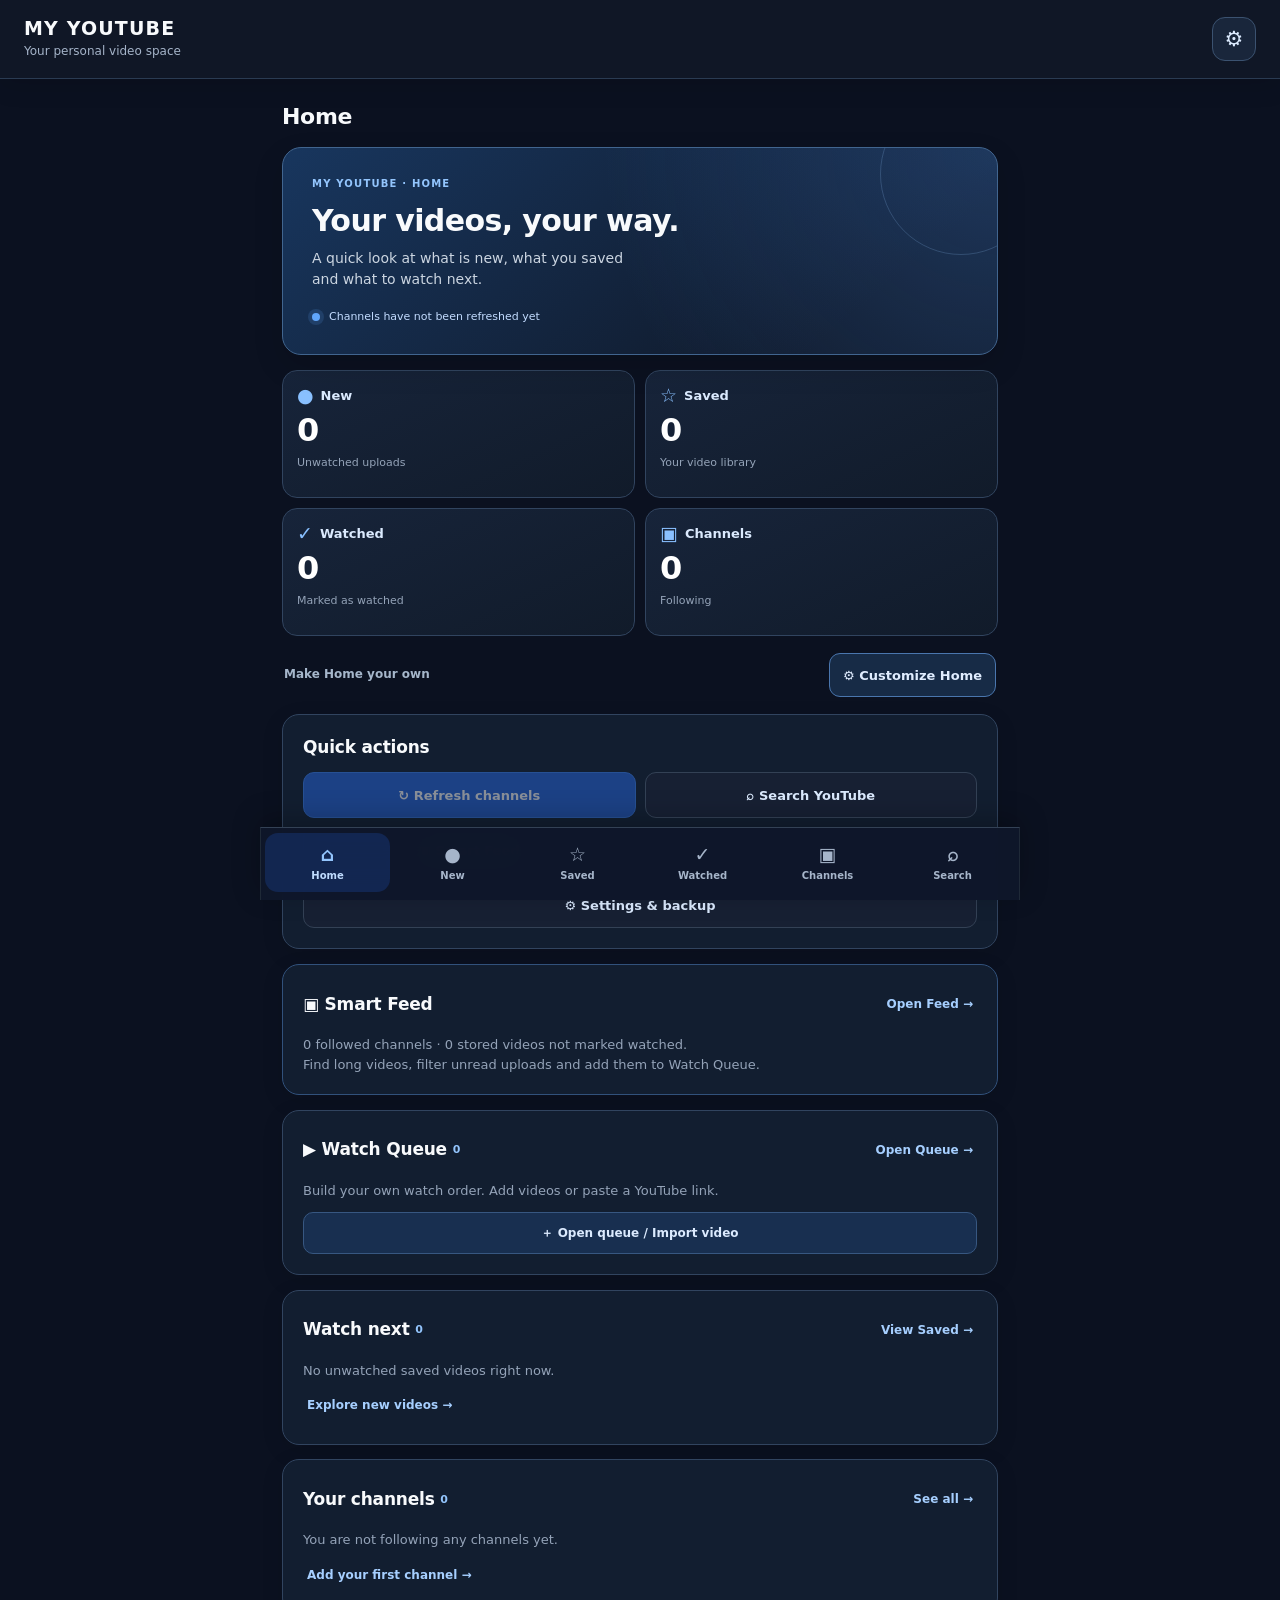
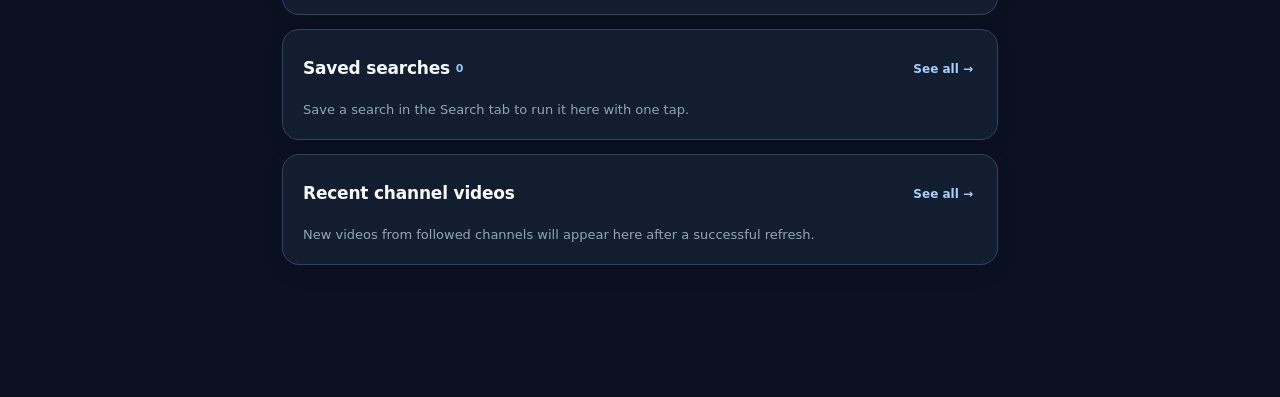
==== index.html @ f7d0ec1d "Add files via upload" ====
<!DOCTYPE html>
<html lang="en">

<head>

    <meta charset="UTF-8">

    <meta
        name="viewport"
        content="width=device-width, initial-scale=1.0"
    >

    <title>My YouTube</title>
    <!-- My YouTube PWA 1.0: Android install / icons -->
    <meta name="theme-color" content="#0b1220">
    <meta name="application-name" content="My YouTube">
    <meta name="apple-mobile-web-app-capable" content="yes">
    <meta name="apple-mobile-web-app-status-bar-style" content="black-translucent">
    <link rel="manifest" href="manifest.webmanifest?v=20261102-pwa2">
    <link rel="icon" href="icon-192.png" type="image/png">
    <link rel="apple-touch-icon" href="icon-192.png">


    <link
        rel="stylesheet"
        href="style.css"
    >

<style>

    /* Home dashboard: scoped additions, preserving the existing design. */
    .home-hero { background:linear-gradient(135deg,#173867,#101827 72%); border:1px solid #28518b;
        border-radius:18px; padding:22px 19px; }
    .home-eyebrow { font-size:10px; font-weight:700; letter-spacing:1.2px; color:#93c5fd; }
    .home-hero h3 {font-size:24px;line-height:1.18;margin:10px 0 8px;}
    .home-hero p {font-size:14px;color:#cbd5e1;margin:0;}
    .home-refresh-status {font-size:11px;color:#93c5fd;margin-top:16px;}
    .home-stats {display:grid;grid-template-columns:repeat(2,minmax(0,1fr));gap:10px;}
    .home-stat {min-width:0;text-align:left;padding:14px;background:#111827;color:#fff;
        border:1px solid #283548;border-radius:15px;display:flex;flex-direction:column;gap:7px;cursor:pointer;}
    .home-stat-top {font-size:13px;color:#cbd5e1;}
    .home-stat strong {font-size:29px;line-height:1.15;font-variant-numeric:tabular-nums;}
    .home-stat-open {font-size:11px;color:#93c5fd;}
    .home-panel {padding:16px;background:#111827;border:1px solid #1f2937;border-radius:16px;}
    .home-section-title {display:flex;align-items:center;justify-content:space-between;gap:10px;margin-bottom:12px;}
    .home-section-title h3 {font-size:16px;margin:0;}
    .home-mini-count {font-size:11px;color:#93c5fd;vertical-align:middle;}
    .home-text-action {border:0;background:transparent;color:#93c5fd;font-weight:600;cursor:pointer;
        white-space:nowrap;padding:4px;font-size:12px;}
    .home-actions {display:grid;grid-template-columns:repeat(2,minmax(0,1fr));gap:9px;}
    .home-primary-action,.home-secondary-action {min-height:44px;padding:9px;border-radius:10px;
        font-size:12px;font-weight:700;cursor:pointer;}
    .home-primary-action {background:#2563eb;color:white;border:1px solid #2563eb;}
    .home-secondary-action {background:#172033;color:#dbeafe;border:1px solid #334155;}
    .home-primary-action:disabled {opacity:.5;cursor:not-allowed;}
    .home-search-list {display:flex;flex-direction:column;gap:9px;}
    .home-search-item {display:grid;grid-template-columns:minmax(0,1fr) auto;gap:4px 10px;
        width:100%;padding:12px;text-align:left;background:#0e192e;color:#fff;border:1px solid #334155;
        border-radius:11px;cursor:pointer;min-width:0;}
    .home-search-title {font-size:13px;font-weight:700;overflow-wrap:anywhere;grid-column:1;}
    .home-search-meta {font-size:11px;color:#94a3b8;grid-column:1;overflow-wrap:anywhere;}
    .home-search-run {font-size:12px;color:#93c5fd;grid-column:2;grid-row:1 / span 2;align-self:center;}
    .home-empty {font-size:13px;color:#94a3b8;margin:0;}
    .home-preview-videos {display:flex;flex-direction:column;gap:12px;min-width:0;}
    .home-preview-videos .video-card {margin:0;}
    .bottom-navigation .nav-button {min-width:0;font-size:10px;padding:5px 1px;}
    .bottom-navigation .nav-button span:last-child {white-space:nowrap;}
    .bottom-navigation .nav-icon {font-size:18px;}
    @media (max-width:370px) {
        .bottom-navigation .nav-button {font-size:9px;}
        .bottom-navigation .nav-icon {font-size:17px;}
        .home-hero h3 {font-size:21px;}
    }


    /* New / Saved / Watched: local library controls. Scoped to these tabs. */
    .library-tools { padding:15px; background:#111827; border:1px solid #283548;
        border-radius:16px; display:flex; flex-direction:column; gap:12px; min-width:0; }
    .library-tools-heading h3 {margin:0 0 4px;font-size:17px;}
    .library-tools-heading span {font-size:12px;color:#94a3b8;}
    .library-tools label {display:flex;flex-direction:column;gap:6px;
        font-size:12px;font-weight:600;color:#cbd5e1;min-width:0;}
    .library-tools input,.library-tools select {width:100%;min-width:0;min-height:44px;
        border:1px solid #334155;border-radius:10px;background:#0b1425;
        color:#f8fafc;padding:10px;font-size:14px;}
    .library-tools input:focus-visible,.library-tools select:focus-visible,
    .library-tool-actions button:focus-visible {outline:2px solid #60a5fa;outline-offset:2px;}
    .library-filter-grid {display:grid;grid-template-columns:repeat(2,minmax(0,1fr));gap:10px;}
    .library-tool-actions {display:grid;grid-template-columns:repeat(2,minmax(0,1fr));gap:9px;}
    .library-tool-actions button {min-height:42px;background:#172033;
        color:#dbeafe;border:1px solid #334155;border-radius:10px;
        font-weight:600;font-size:12px;padding:8px;cursor:pointer;}
    .library-tool-actions button[aria-pressed="true"] {background:#173867;border-color:#60a5fa;}
    #library-results-summary {margin:0;font-size:12px;color:#94a3b8;}
    .library-results {display:flex;flex-direction:column;gap:14px;min-width:0;}
    .library-section-heading {margin:8px 0 0;}
    .library-section-heading h3 {font-size:17px;margin:0 0 3px;}
    .library-section-heading h3 span {color:#93c5fd;font-size:13px;}
    .library-section-heading p,.library-note {margin:0;color:#94a3b8;font-size:12px;}
    /* Compact list removes only large thumbnails; title, link and controls remain. */
    .library-results.is-compact .video-card .thumbnail {display:none;}
    .library-results.is-compact .video-card .video-info {padding:12px;}
    .library-results.is-compact .video-card .video-info h3 {font-size:15px;}
    .library-results.is-compact .video-card .video-date {margin-bottom:6px;}
    .library-results.is-compact .video-link-row {margin:6px 0 !important;}


    /* Channels overview and per-channel video browsing. Scoped to Channels. */
    .channels-overview {display:flex;flex-direction:column;gap:4px;padding:14px 15px;
        background:#111827;border:1px solid #283548;border-radius:14px;}
    .channels-overview strong {font-size:16px;color:#f8fafc;}
    .channels-overview span {font-size:12px;color:#93c5fd;}
    .channels-top-actions {display:grid;grid-template-columns:repeat(2,minmax(0,1fr));gap:9px;}
    .channels-top-actions .add-channel-button {min-width:0;min-height:44px;white-space:normal;
        padding:10px 6px;font-size:12px;}
    .channel-card-expanded {min-width:0;background:#111827;color:#f8fafc;}
    .channel-card-expanded .channel-card-header {min-width:0;}
    .channel-card-expanded .channel-card-info {min-width:0;overflow-wrap:anywhere;}
    .channel-stats {display:grid;grid-template-columns:repeat(4,minmax(0,1fr));gap:6px;
        padding:12px 0;border-top:1px solid #273548;border-bottom:1px solid #273548;}
    .channel-stats div {display:flex;align-items:center;flex-direction:column;gap:3px;min-width:0;}
    .channel-stats strong {font-size:20px;line-height:1.2;color:#f8fafc;font-variant-numeric:tabular-nums;}
    .channel-stats span {font-size:11px;color:#94a3b8;}
    .channel-card-buttons {display:grid;grid-template-columns:repeat(2,minmax(0,1fr));gap:9px;}
    .channel-card-buttons button {min-width:0;min-height:44px;box-sizing:border-box;white-space:normal;
        border-radius:10px;padding:9px 7px;font-size:12px;font-weight:700;cursor:pointer;}
    .channel-card-buttons .channel-view-button {background:#2563eb;color:#fff;border:1px solid #2563eb;}
    .channel-card-buttons .channel-delete-button {background:#172033;color:#cbd5e1;
        border:1px solid #334155;}
    .channel-detail {display:flex;flex-direction:column;gap:13px;min-width:0;padding:15px;
        background:#111827;border:1px solid #283548;border-radius:16px;}
    .channel-back-button {min-height:44px;align-self:flex-start;border:1px solid #334155;
        background:#172033;color:#dbeafe;border-radius:10px;padding:10px 14px;
        font-weight:700;cursor:pointer;}
    .channel-detail-heading {display:flex;align-items:center;gap:12px;min-width:0;}
    .channel-detail-thumbnail {width:54px;height:54px;flex:0 0 54px;border-radius:50%;object-fit:cover;}
    .channel-detail-heading-text {min-width:0;overflow-wrap:anywhere;}
    .channel-detail-heading h3 {margin:0 0 5px;font-size:18px;}
    .channel-detail-heading p {margin:0;font-size:12px;color:#94a3b8;}
    .channel-detail-filters {display:grid;grid-template-columns:repeat(2,minmax(0,1fr));gap:8px;}
    .channel-filter-button {min-height:42px;border-radius:10px;border:1px solid #334155;
        background:#172033;color:#dbeafe;padding:9px 6px;cursor:pointer;font-size:12px;
        font-weight:700;min-width:0;}
    .channel-filter-button span {color:#93c5fd;margin-left:4px;}
    .channel-filter-button.is-selected {background:#173867;border-color:#60a5fa;}
    .channel-detail-note,.channel-detail-summary {font-size:12px;color:#94a3b8;margin:0;}
    .channel-detail-videos {display:flex;flex-direction:column;gap:14px;min-width:0;}
    .channel-back-button:focus-visible,.channel-card-buttons button:focus-visible,
    .channel-filter-button:focus-visible {outline:2px solid #60a5fa;outline-offset:2px;}



    /* Settings hub: clearer organisation and accessible mobile controls.
       Scoped to the settings dialog; existing video/library styles are unchanged. */
    .settings-overlay {box-sizing:border-box;padding:12px;}
    .settings-hub {box-sizing:border-box;width:100%;max-width:520px;
        max-height:calc(100dvh - 24px);overflow-y:auto;overscroll-behavior:contain;
        scrollbar-width:thin;}
    .settings-hub .settings-header {position:sticky;top:0;z-index:2;
        background:#111827;padding:16px;border-bottom:1px solid #283548;}
    .settings-hub .settings-header h2 {margin:0 0 4px;}
    .settings-hub .settings-hub-body {display:flex;flex-direction:column;gap:12px;
        padding:15px;min-width:0;}
    .settings-overview {display:grid;grid-template-columns:repeat(4,minmax(0,1fr));gap:6px;}
    .settings-overview div {display:flex;flex-direction:column;align-items:center;justify-content:center;
        gap:4px;padding:11px 2px;min-width:0;border-radius:12px;
        background:#172033;border:1px solid #334155;}
    .settings-overview strong {font-size:22px;color:#f8fafc;font-variant-numeric:tabular-nums;}
    .settings-overview span {font-size:10px;color:#cbd5e1;}
    .settings-group {border-radius:13px;border:1px solid #334155;overflow:hidden;
        background:#111827;min-width:0;}
    .settings-group > summary {list-style:none;display:flex;align-items:center;
        justify-content:space-between;gap:9px;padding:16px 13px;min-height:52px;
        font-weight:700;color:#f8fafc;cursor:pointer;font-size:14px;}
    .settings-group > summary::-webkit-details-marker {display:none;}
    .settings-group[open] > summary {border-bottom:1px solid #334155;color:#bfdbfe;}
    .settings-group-arrow {color:#94a3b8;font-size:18px;transition:transform .15s;}
    .settings-group[open] .settings-group-arrow {transform:rotate(180deg);}
    .settings-group-content {padding:14px;display:flex;flex-direction:column;gap:12px;min-width:0;}
    .settings-group-content > h3 {margin:0;font-size:15px;color:#e2e8f0;}
    .settings-group-content .settings-description {margin:0;line-height:1.5;
        overflow-wrap:anywhere;}
    .settings-group-content .settings-action-button,
    .settings-group-content .settings-danger-button {box-sizing:border-box;
        min-height:44px;width:100%;margin:0;white-space:normal;}
    .settings-group-content button:disabled {opacity:.5;cursor:not-allowed;}
    .settings-button-grid {display:grid;grid-template-columns:repeat(2,minmax(0,1fr));gap:9px;}
    .settings-button-grid > :only-child {grid-column:span 2;}
    .settings-backup-option {display:flex;align-items:flex-start;gap:10px;
        color:#e2e8f0;font-size:13px;cursor:pointer;line-height:1.4;}
    .settings-backup-option input {width:18px;height:18px;flex:0 0 18px;margin-top:1px;}
    .settings-backup-option small {display:block;color:#94a3b8;font-size:11px;}
    .settings-hub-divider {width:100%;border:0;border-top:1px solid #334155;margin:2px 0;}
    .settings-hub-note {font-size:12px;line-height:1.5;color:#94a3b8;margin:2px 0;}
    .settings-hub .settings-footer {position:sticky;bottom:0;background:#111827;
        padding:12px 15px;border-top:1px solid #283548;}
    .settings-hub button:focus-visible,.settings-hub summary:focus-visible,
    .settings-hub input:focus-visible {outline:2px solid #60a5fa;outline-offset:2px;}
    @media(max-width:370px) {
        .settings-overview strong {font-size:19px;}
        .settings-overview span {font-size:9px;}
        .settings-button-grid {grid-template-columns:1fr;}
        .settings-button-grid > :only-child {grid-column:span 1;}
    }



    /* ================================================
       MY YOUTUBE — UNIFIED MOBILE DESIGN / OCT 2026
       Presentation only. No application logic changed.
       ================================================ */
    :root {
        --ui-bg: #0b1120;
        --ui-surface: #111c2e;
        --ui-border: #2b3d53;
        --ui-muted: #a5b4c9;
        --ui-blue: #60a5fa;
        --ui-blue-strong: #2563eb;
    }
    html { scroll-behavior: smooth; }
    body {
        font-family: system-ui, -apple-system, BlinkMacSystemFont, "Segoe UI", sans-serif;
        line-height: 1.48;
        -webkit-font-smoothing: antialiased;
        padding-bottom: calc(92px + env(safe-area-inset-bottom));
    }
    .app-header {
        padding: 13px max(16px, env(safe-area-inset-left));
        background: rgba(17, 24, 39, .96);
        border-bottom: 1px solid #2a3b52;
        backdrop-filter: blur(14px);
        -webkit-backdrop-filter: blur(14px);
        box-shadow: 0 6px 24px rgba(0, 0, 0, .12);
    }
    .app-header h1 {
        font-size: 19px;
        letter-spacing: 1.15px;
        line-height: 1.2;
    }
    .app-header p {font-size: 12px; margin-top: 3px; color: var(--ui-muted);}
    .settings-button {
        min-width: 44px; min-height: 44px;
        border: 1px solid #3b5270;
        border-radius: 13px;
        background: #19263b;
        color: #dbeafe;
    }
    .app-content {padding: 19px 15px 30px;}
    .section-header {align-items:flex-start; margin-bottom:16px; gap:12px;}
    .section-header h2 {font-size:22px; line-height:1.25; letter-spacing:-.3px;}
    .video-count {font-weight:650;}

    /* Consistent card surfaces on all pages. */
    .video-card, .channel-card, .empty-state, .channel-form,
    .home-panel, .library-tools, .channel-detail, .channels-overview {
        border-color: var(--ui-border);
        border-radius: 17px;
        box-shadow: 0 8px 24px rgba(0,0,0,.12);
    }
    .video-card {overflow:hidden; background:var(--ui-surface);}
    .video-info {padding:16px; min-width:0;}
    .video-info h3 {font-size:16px; line-height:1.4; margin-bottom:8px; overflow-wrap:anywhere;}
    .channel-name {font-size:13px;}
    .video-date {color:var(--ui-muted); font-size:12px; margin-bottom:13px;}
    .thumbnail {background:#172033;}
    .video-list, .library-results, .channel-list, .channel-detail-videos {gap:15px;}
    .video-link-row {padding:10px 11px; background:#0d1728; border:1px solid #28394f; border-radius:12px;}
    .video-link-row a {line-height:1.5;}
    .video-actions {gap:9px;}
    .action-button, .refresh-button, .add-channel-button,
    .channel-filter-button, .form-button, .home-primary-action, .home-secondary-action {
        min-height:44px;
        border-radius:11px;
        font-family:inherit;
        font-weight:650;
    }
    .action-button {font-size:12px; padding:9px 6px;}
    .watch-button, .form-save-button, .add-channel-button,
    .home-primary-action, .channel-card-buttons .channel-view-button {
        background:#2764d9; border-color:#3b82f6; color:white;
    }
    .watch-button:active, .form-save-button:active,
    .home-primary-action:active {background:#1d4ed8;}
    .empty-state {padding:36px 20px;}
    .empty-state p {line-height:1.55;}

    /* Cards and controls from newer sections use the same rhythm. */
    .home-hero {padding:23px 19px; border-radius:19px;}
    .home-hero h3 {letter-spacing:-.5px;}
    .home-stat {border-radius:15px; border-color:#344967; background:var(--ui-surface);}
    .home-stat strong {letter-spacing:-.6px;}
    .home-stat-open, .home-search-run, .home-text-action {color:#a6cfff;}
    .home-panel, .library-tools, .channel-detail, .channels-overview {background:var(--ui-surface);}
    .library-tools {gap:13px;}
    .library-tools input, .library-tools select, .channel-form input {
        background:#0e192c;
        border:1px solid #40536c;
        border-radius:11px;
        color:#f8fafc;
        font-size:14px;
    }
    .library-filter-grid {gap:9px;}
    .channel-card-expanded {background:var(--ui-surface);}
    .channel-card-buttons, .channels-top-actions {gap:10px;}
    .channel-stats {border-color:#2c3f55;}
    .channel-stats strong {font-variant-numeric:tabular-nums;}

    /* Form controls and input focus across both static and JS-generated UI. */
    button, input, select, textarea {font-family:inherit;}
    input, select, textarea {max-width:100%;}
    button {touch-action:manipulation;}
    button:disabled {opacity:.55;cursor:not-allowed;}
    :where(button, a, input, select, textarea, summary):focus-visible {
        outline:3px solid #93c5fd !important;
        outline-offset:3px;
    }

    /* Fixed six-tab bar, safe area and clear selected state. */
    .bottom-navigation {
        min-height:73px;
        padding:5px 4px calc(6px + env(safe-area-inset-bottom));
        background:rgba(15,23,42,.98);
        border-top:1px solid #334155;
        box-shadow:0 -8px 28px rgba(0,0,0,.25);
        backdrop-filter:blur(16px);
        -webkit-backdrop-filter:blur(16px);
    }
    .bottom-navigation .nav-button {
        min-height:56px;
        padding:7px 1px;
        border-radius:12px;
        gap:5px;
        color:#a6b5ca;
        font-size:10px;
        transition:background-color .14s ease, color .14s ease;
    }
    .bottom-navigation .nav-icon {font-size:19px; line-height:1.1;}
    .bottom-navigation .nav-button.active {
        background:rgba(37,99,235,.2);
        color:#bfdbfe;
    }
    .bottom-navigation .nav-button.active .nav-icon {color:#93c5fd;}
    .bottom-navigation .nav-button:active {background:rgba(96,165,250,.16);}

    /* Settings: consistent border and contrast with the rest of the app. */
    .settings-hub {border-color:#3c5069;}
    .settings-group {border-color:var(--ui-border);}
    .settings-group > summary {font-size:14px;}
    .settings-overview div {border-color:#3b4d63;}

    @media (hover:hover) and (pointer:fine) {
        .home-stat:hover,.home-search-item:hover,.channel-view-button:hover,
        .settings-button:hover,.action-button:hover,.nav-button:hover {
            border-color:#5280bd;
        }
    }
    @media (max-width:370px) {
        .app-content {padding-left:11px; padding-right:11px;}
        .bottom-navigation {padding-left:2px;padding-right:2px;}
        .bottom-navigation .nav-button {font-size:9px; gap:4px; padding-left:0;padding-right:0;}
        .bottom-navigation .nav-icon {font-size:18px;}
        .video-info {padding:13px;}
        .video-actions {gap:6px;}
        .action-button {font-size:11px;}
    }
    @media (min-width:600px) {
        .app-header {padding:17px 24px;}
        .app-content {padding:24px 22px 40px;}
        .video-card {align-items:stretch;}
        .thumbnail {align-self:stretch;}
    }
    @media (prefers-reduced-motion:reduce) {
        html {scroll-behavior:auto;}
        .bottom-navigation .nav-button {transition:none;}
    }

    /* Hidden videos: a discreet action on every card, and safe restoration in Settings. */
    .video-hide-row {margin-top:8px; display:flex; justify-content:flex-end;}
    .video-hide-button {font-size:12px; color:#cbd5e1; background:#1c293b;
        border:1px solid #3b4b63; border-radius:10px; min-height:40px; padding:8px 14px;}
    .video-hide-button:hover {background:#283b53;}
    .settings-hidden-list {display:flex; flex-direction:column; gap:10px; min-width:0;}
    .settings-hidden-item {display:flex; flex-wrap:wrap; align-items:center; justify-content:space-between;
        gap:10px; min-width:0; border:1px solid #334155; background:#0e192b;
        border-radius:12px; padding:12px;}
    .settings-hidden-info {flex:1 1 160px; min-width:0; display:flex; flex-direction:column; gap:4px;}
    .settings-hidden-info strong {font-size:13px; overflow-wrap:anywhere; color:#f1f5f9;}
    .settings-hidden-info span {font-size:12px; color:#94a3b8; overflow-wrap:anywhere;}
    .settings-group-content .settings-restore-video {width:auto; flex:0 0 auto; min-width:100px; min-height:40px;}
    @media(max-width:370px) {.settings-restore-video{width:100%;}}

    /* Home & App Polish (October 2026): presentation only; all video data is untouched. */
    :root { --home-accent:#77b3ff; --home-elevated:#121e30; --home-outline:#31445f; }
    .home-hero-v2 {
        position:relative; overflow:hidden; padding:26px 20px 21px;
        background:radial-gradient(circle at 100% 0,rgba(75,146,245,.24),transparent 53%),
          linear-gradient(140deg,#18365e,#101a2b 80%);
        border:1px solid #41658f; box-shadow:0 12px 30px rgba(0,0,0,.14);
    }
    .home-hero-v2::before {content:"";position:absolute;top:-55px;right:-45px;
        width:160px;height:160px;border:1px solid rgba(148,197,255,.2);border-radius:50%;pointer-events:none;}
    .home-hero-v2 h3 {color:#f8fafc;position:relative;font-size:clamp(23px,6.2vw,30px);letter-spacing:-.6px;margin:12px 0 9px;}
    .home-hero-v2 p {max-width:36ch;line-height:1.5;position:relative;}
    .home-status-line {display:flex;align-items:center;gap:9px;min-width:0;
        color:#c3dcff;font-size:11px;margin-top:19px;line-height:1.5;}
    .home-status-dot {display:inline-block;width:8px;height:8px;background:#60a5fa;
        border-radius:50%;flex:0 0 auto;box-shadow:0 0 0 4px rgba(96,165,250,.15);}
    .home-stats-v2 {gap:10px;}
    .home-stat-v2 {padding:15px 14px;min-height:128px;gap:7px;box-sizing:border-box;
        border-color:var(--home-outline);background:linear-gradient(155deg,#17243a,#111b2a);}
    .home-stat-v2 .home-stat-top {font-weight:700;display:flex;align-items:center;gap:7px;color:#dbeafe;}
    .home-stat-symbol {color:#89c0ff;font-size:19px;line-height:1;}
    .home-stat-v2 strong {font-size:32px;letter-spacing:-.6px;}
    .home-stat-description {font-size:11px;color:#94a3b8;line-height:1.3;}
    .home-panel {border-color:var(--home-outline);background:var(--home-elevated);box-shadow:0 6px 22px rgba(0,0,0,.10);}
    .home-section-title h3 {color:#f8fafc;font-size:17px;letter-spacing:-.2px;}
    .home-text-action {min-height:38px;display:inline-flex;align-items:center;justify-content:center;}
    .home-actions-v2 {grid-template-columns:repeat(2,minmax(0,1fr));}
    .home-actions-v2 > :last-child {grid-column:span 2;}
    .home-actions-v2 button {box-sizing:border-box;min-width:0;min-height:46px;
        font-size:13px;white-space:normal;padding:10px 9px;}
    .home-quick-videos,.home-channel-list {display:flex;flex-direction:column;gap:10px;min-width:0;}
    .home-quick-video {display:flex;gap:11px;padding:10px;border:1px solid #31445f;
        border-radius:13px;background:#0e1a2b;min-width:0;}
    .home-quick-thumb {width:96px;height:76px;flex:0 0 96px;border-radius:9px;
        overflow:hidden;background:#243550;display:flex;align-items:center;justify-content:center;}
    .home-quick-thumb img {width:100%;height:100%;object-fit:cover;}
    .home-quick-placeholder {font-size:21px;color:#bfdbfe;}
    .home-quick-details {display:flex;flex-direction:column;gap:4px;min-width:0;flex:1;}
    .home-quick-title {font-size:13px;line-height:1.35;font-weight:700;color:#f1f5f9;
        overflow-wrap:anywhere;display:-webkit-box;-webkit-line-clamp:2;-webkit-box-orient:vertical;overflow:hidden;}
    .home-quick-meta {font-size:11px;color:#a6b7cb;overflow-wrap:anywhere;line-height:1.35;}
    .home-inline-action {display:inline-flex;align-items:center;align-self:flex-start;
        min-height:30px;padding:2px 0;color:#93c5fd;font-size:12px;font-weight:700;text-decoration:none;}
    .home-channel-item {display:flex;align-items:center;gap:10px;text-align:left;width:100%;
        min-width:0;min-height:66px;background:#0e1a2b;border:1px solid #31445f;
        padding:10px;border-radius:13px;color:#f8fafc;cursor:pointer;}
    .home-channel-item img,.home-channel-icon {width:42px;height:42px;flex:0 0 42px;
        border-radius:50%;object-fit:cover;background:#203653;}
    .home-channel-icon {display:flex;align-items:center;justify-content:center;color:#a3cafa;}
    .home-channel-text {min-width:0;flex:1;display:flex;flex-direction:column;gap:3px;}
    .home-channel-text strong {font-size:13px;overflow-wrap:anywhere;line-height:1.3;}
    .home-channel-text > span {color:#94a3b8;font-size:11px;}
    .home-channel-count {font-size:11px;color:#cbd5e1;border:1px solid #384b63;
        border-radius:999px;padding:6px 8px;white-space:nowrap;}
    .home-channel-count.has-new {background:rgba(37,99,235,.18);border-color:#4a87dd;color:#bfdbfe;}
    .home-empty-guidance {display:flex;flex-direction:column;align-items:flex-start;gap:6px;}
    .home-preview-videos .video-card {box-shadow:none;}
    .home-preview-videos .video-info h3 {color:#f8fafc;}
    /* Shared mobile polish: more reliable tap targets, contrast and keyboard focus. */
    .home-stat,.home-channel-item,.home-search-item,.home-actions button,
    .home-text-action,.video-card .action-button,.bottom-navigation .nav-button,
    .settings-button {touch-action:manipulation;}
    .home-stat:focus-visible,.home-channel-item:focus-visible,.home-search-item:focus-visible,
    .home-actions button:focus-visible,.home-inline-action:focus-visible,
    .home-text-action:focus-visible,.bottom-navigation button:focus-visible,
    .video-card button:focus-visible {outline:2px solid #93c5fd;outline-offset:3px;}
    .home-quick-video a:focus-visible {outline:2px solid #93c5fd;outline-offset:2px;}
    .bottom-navigation {padding-bottom:max(8px,env(safe-area-inset-bottom,0px));}
    .bottom-navigation .nav-button {border-radius:13px;min-height:52px;}
    .video-card {border-radius:16px;}
    .video-info h3 {line-height:1.35;overflow-wrap:anywhere;}
    @media (max-width:370px) {
        .home-quick-thumb {width:74px;height:72px;flex-basis:74px;}
        .home-quick-video {gap:9px;padding:8px;}
        .home-hero-v2 {padding:22px 16px;}
        .home-stat-v2 {padding:12px 10px;}
        .home-channel-item {gap:8px;}
    }
    @media (min-width:750px) {
        .home-quick-thumb {width:128px;height:86px;flex-basis:128px;}
        .home-hero-v2 {padding:29px;}
        .home-panel {padding:20px;}
    }
    @media (prefers-reduced-motion:reduce) {
        .home-channel-item,.home-stat,.home-search-item {transition:none;}
    }

    /* Home 2.0 — controls for rearranging and hiding optional Home sections. */
    .home-customize-toolbar {display:flex;align-items:center;justify-content:space-between;
        gap:10px;padding:2px 2px;color:#a6b7cb;font-size:12px;font-weight:600;}
    .home-customize-toolbar button {background:#172b46;border:1px solid #4a76ae;
        color:#e0edff;border-radius:11px;min-height:44px;padding:9px 13px;
        font-size:13px;font-weight:700;cursor:pointer;}
    .home-custom-editor {padding:15px;background:#131f32;border:1px solid #41618c;
        border-radius:16px;color:#e2e8f0;min-width:0;}
    .home-custom-editor p {font-size:12px;line-height:1.5;color:#b0c2da;margin:0 0 14px;}
    .home-custom-rows {display:flex;flex-direction:column;gap:9px;}
    .home-custom-row {display:flex;flex-wrap:wrap;align-items:center;justify-content:space-between;
        gap:8px;min-width:0;border:1px solid #31445f;padding:10px;border-radius:12px;}
    .home-custom-name {font-size:13px;font-weight:700;line-height:1.35;min-width:105px;flex:1;}
    .home-custom-row-actions {display:flex;gap:6px;align-items:center;}
    .home-custom-row-actions button,.home-custom-footer button {min-height:42px;
        border:1px solid #425a7a;border-radius:9px;background:#213550;color:#edf5ff;
        padding:8px 10px;font-size:12px;font-weight:700;cursor:pointer;}
    .home-custom-row-actions button[data-home-toggle] {min-width:74px;}
    .home-custom-row-actions button[data-home-move] {min-width:42px;font-size:19px;}
    .home-custom-row-actions button:disabled {opacity:.35;cursor:not-allowed;}
    .home-custom-footer {display:grid;grid-template-columns:repeat(2,minmax(0,1fr));gap:9px;margin-top:14px;}
    .home-custom-footer button:last-child {background:#2563eb;border-color:#2563eb;}
    .home-custom-section-list {display:flex;flex-direction:column;gap:14px;min-width:0;}
    .home-custom-section-list > [hidden] {display:none !important;}
    .home-customize-toolbar button:focus-visible,.home-custom-editor button:focus-visible {
        outline:2px solid #93c5fd;outline-offset:3px;}
    @media(max-width:370px) {
        .home-custom-row-actions {width:100%;justify-content:flex-end;}
    }


    /* Home 2.0: quick actions for saved, unwatched videos.
       Only layout changes; watched/saved state still uses existing handlers. */
    .home-quick-controls {display:flex;flex-wrap:wrap;gap:7px;margin-top:6px;min-width:0;}
    .home-quick-action {min-height:40px;max-width:100%;padding:8px 10px;border:1px solid #3a5273;
        border-radius:10px;background:#172c47;color:#e3efff;font-size:12px;font-weight:700;
        cursor:pointer;touch-action:manipulation;white-space:normal;text-align:center;}
    .home-quick-action:hover {background:#203d61;border-color:#6898d2;}
    .home-quick-action:disabled {opacity:.45;cursor:not-allowed;}
    .home-quick-action:focus-visible {outline:2px solid #93c5fd;outline-offset:3px;}
    @media (max-width:390px) {
        .home-quick-controls {display:grid;grid-template-columns:repeat(2,minmax(0,1fr));}
        .home-quick-action {min-width:0;padding:8px 5px;font-size:11px;}
        .home-quick-action:last-child:nth-child(odd) {grid-column:span 2;}
    }


    /* ==============================================
       VIDEO CARD 2.0 — all pages, shared visual design
       Compact thumbnail + details and a clear action grid.
       Uses existing actions and stored video state.
       ============================================== */
    .video-card-v3 {
        display:block;
        min-width:0;
        overflow:hidden;
        border:1px solid #344760;
        background:linear-gradient(155deg,#152236,#101a2a);
        border-radius:17px;
    }
    .video-card-v3 .video-card-top {
        display:grid;
        grid-template-columns:116px minmax(0,1fr);
        align-items:start;
        gap:12px;
        padding:12px;
        min-width:0;
    }
    .video-card-v3 .thumbnail {
        position:relative;
        display:block;
        width:116px;
        height:auto;
        aspect-ratio:16/10;
        min-width:0;
        padding:0;
        margin:0;
        border:1px solid #334b69;
        border-radius:10px;
        overflow:hidden;
        background:#182945;
        cursor:pointer;
    }
    .video-card-v3 .thumbnail-image,
    .video-card-v3 .thumbnail-placeholder {
        width:100%; height:100%; object-fit:cover;
    }
    .video-card-v3 .thumbnail-placeholder {
        display:flex;align-items:center;justify-content:center;
        color:#94a3b8;font-size:12px;
    }
    .video-card-v3 .video-thumb-play {
        position:absolute;right:6px;bottom:6px;
        display:grid;place-items:center;
        width:27px;height:27px;border-radius:9px;
        background:rgba(7,16,31,.83);color:white;font-size:12px;
        border:1px solid rgba(255,255,255,.25);
        pointer-events:none;
    }
    .video-card-v3 .video-new-badge {
        position:absolute;top:5px;left:5px;z-index:1;
        padding:3px 6px;border-radius:7px;
        background:#2563eb;color:#fff;
        font-size:10px;font-weight:800;letter-spacing:.3px;
    }
    .video-card-v3 .video-info {min-width:0;padding:0;}
    .video-card-v3 .video-info h3 {
        margin:0 0 6px;
        color:#f8fafc;font-size:14px;line-height:1.32;
        display:-webkit-box;-webkit-line-clamp:3;
        -webkit-box-orient:vertical;overflow:hidden;
        overflow-wrap:anywhere;
    }
    .video-card-v3 .channel-name {
        margin:0 0 5px;
        color:#a9cfff;font-size:12px;line-height:1.35;
        overflow:hidden;text-overflow:ellipsis;white-space:nowrap;
    }
    .video-card-v3 .video-date {
        display:flex;flex-wrap:wrap;align-items:center;
        gap:5px 7px;margin:0 0 7px;
        color:#aebdd0;font-size:11px;line-height:1.35;
    }
    .video-card-v3 .video-duration {
        display:inline-block;padding:2px 6px;
        background:#223550;border:1px solid #354d6e;
        border-radius:6px;color:#dbeafe;
        font-variant-numeric:tabular-nums;white-space:nowrap;
    }
    .video-card-v3 .video-url-row {
        display:flex;align-items:center;gap:6px;
        max-width:100%;min-width:0;
        padding:4px 0;color:#9ac9ff;
        font-size:11px;line-height:1.35;
        text-decoration:none;
    }
    .video-card-v3 .video-url-text {
        display:block;min-width:0;overflow:hidden;
        text-overflow:ellipsis;white-space:nowrap;
    }
    .video-card-v3 .video-url-row:hover {text-decoration:underline;}
    .video-card-v3 .video-card-actions {
        display:grid;
        grid-template-columns:repeat(3,minmax(0,1fr));
        gap:7px;
        padding:10px 12px 12px;
        border-top:1px solid #2b3d54;
        min-width:0;
    }
    .video-card-v3 .action-button {
        flex:initial;min-width:0;width:100%;min-height:42px;
        padding:8px 4px;border-radius:9px;
        font-size:11px;line-height:1.25;font-weight:700;
        overflow-wrap:break-word;white-space:normal;
    }
    .video-card-v3 .video-hide-button {
        margin:0;min-height:42px;
        color:#d2deed;background:#1c2a3f;
    }
    .video-card-v3 .copy-link-button {color:#bfdbfe;}
    .video-card-v3 .video-thumb-watch:focus-visible,
    .video-card-v3 .video-url-row:focus-visible,
    .video-card-v3 .action-button:focus-visible {
        outline:2px solid #93c5fd !important;outline-offset:2px;
    }
    /* Existing Compact list option continues to work with the new layout. */
    .library-results.is-compact .video-card-v3 .thumbnail {display:none;}
    .library-results.is-compact .video-card-v3 .video-card-top {
        grid-template-columns:minmax(0,1fr);padding:11px 12px;
    }
    .library-results.is-compact .video-card-v3 .video-info {padding:0;}
    .library-results.is-compact .video-card-v3 .video-info h3 {font-size:14px;}
    .library-results.is-compact .video-card-v3 .video-date {margin-bottom:4px;}
    @media(max-width:350px) {
        .video-card-v3 .video-card-top {grid-template-columns:98px minmax(0,1fr);gap:9px;padding:9px;}
        .video-card-v3 .thumbnail {width:98px;}
        .video-card-v3 .video-info h3 {font-size:13px;}
        .video-card-v3 .video-card-actions {grid-template-columns:repeat(2,minmax(0,1fr));padding:9px;}
    }
    @media(min-width:600px) {
        .video-card-v3 .video-card-top {grid-template-columns:170px minmax(0,1fr);gap:16px;padding:16px;}
        .video-card-v3 .thumbnail {width:170px;}
        .video-card-v3 .video-info h3 {font-size:17px;}
        .video-card-v3 .channel-name {font-size:13px;}
        .video-card-v3 .video-card-actions {padding:12px 16px 16px;gap:10px;}
        .video-card-v3 .action-button {font-size:12px;}
    }


    /* Library Management 2.0 — batch selection, limited to New/Saved/Watched. */
    .library-bulk-controls {display:flex;flex-direction:column;gap:10px;min-width:0;}
    .library-select-toggle, .library-bulk-panel button {
        border:1px solid #41638a;background:#193350;color:#eaf4ff;
        font-weight:700;border-radius:10px;min-height:44px;padding:9px 11px;
        cursor:pointer;touch-action:manipulation;
    }
    .library-select-toggle[aria-pressed="true"] {background:#245185;border-color:#93c5fd;}
    .library-bulk-panel {border:1px solid #355376;border-radius:13px;
        background:#101e31;padding:12px;display:flex;flex-direction:column;gap:10px;}
    .library-bulk-panel[hidden] {display:none !important;}
    .bulk-selected-count {margin:0;color:#c7e5ff;font-size:14px;font-weight:700;}
    .library-bulk-choices {display:grid;grid-template-columns:repeat(2,minmax(0,1fr));gap:8px;}
    .library-bulk-actions {display:grid;grid-template-columns:repeat(3,minmax(0,1fr));gap:7px;}
    .library-bulk-actions button {min-width:0;padding:7px 4px;font-size:11px;line-height:1.25;
        white-space:normal;overflow-wrap:break-word;}
    .library-bulk-panel button:disabled {opacity:.45;cursor:not-allowed;}
    .library-bulk-actions .bulk-hide-action {background:#3a2633;border-color:#9c5368;}
    .library-bulk-note {margin:0;color:#9fb0c9;font-size:12px;line-height:1.45;}
    .bulk-video-label {display:flex;flex-direction:row !important;align-items:center;gap:10px;
        cursor:pointer;min-height:44px;padding:8px 12px;border-bottom:1px solid #334760;
        color:#d5eaff;font-size:13px;font-weight:700;}
    .bulk-video-label .bulk-video-check {width:22px;height:22px;min-width:22px;min-height:22px;
        margin:0;accent-color:#60a5fa;cursor:pointer;}
    .video-card-v3.bulk-card-selected {border-color:#60a5fa;
        box-shadow:0 0 0 1px rgba(96,165,250,.45);}
    .bulk-video-label:focus-within, .library-bulk-controls button:focus-visible {
        outline:2px solid #93c5fd;outline-offset:2px;}
    @media(max-width:355px) {
        .library-bulk-actions {grid-template-columns:repeat(2,minmax(0,1fr));}
    }


/* Watch Queue 2.1 — scoped styles; original style.css untouched. */
.queue-hero,.queue-import,.queue-list-section {background:#111827;border:1px solid #283548;border-radius:16px;padding:16px;min-width:0}
.queue-hero {background:linear-gradient(140deg,#173867,#101827 80%);border-color:#33558b}
.queue-hero h3 {font-size:22px;margin:8px 0}
.queue-hero p,.queue-import p,.queue-empty {font-size:13px;color:#a9bad1;line-height:1.55}
.queue-return,.queue-home-open {border:1px solid #375781;border-radius:10px;color:#dbeafe;background:#182f50;min-height:42px;padding:10px 14px;cursor:pointer;font-weight:600}
.queue-home-open {width:100%;margin-top:12px}
.queue-import h3 {font-size:17px;margin:0 0 7px;color:#f8fafc}
#queue-import-form {display:flex;flex-direction:column;gap:9px;margin-top:12px}
#queue-import-form label {font-size:12px;font-weight:650;color:#cbd5e1}
#queue-import-url {box-sizing:border-box;width:100%;font-size:15px;min-height:46px;background:#0b1425;color:#fff;border:1px solid #42526a;border-radius:10px;padding:10px}
#queue-import-form button {min-height:44px;background:#2563eb;color:white;border:1px solid #2563eb;border-radius:10px;font-size:14px;font-weight:700;cursor:pointer}
#queue-import-form button:disabled {opacity:.6;cursor:wait}
.queue-feedback {min-height:1.3em;margin:7px 0 0;color:#93c5fd!important;overflow-wrap:anywhere}
.queue-list-section {display:flex;flex-direction:column;gap:12px}
.queue-entry {background:#101a2b;border:1px solid #2b3e58;border-radius:13px;padding:10px;min-width:0}
.queue-entry .video-card {margin:0}
.queue-entry-toolbar {display:flex;justify-content:space-between;align-items:center;gap:8px;margin-bottom:10px;min-width:0;flex-wrap:wrap}
.queue-position {font-weight:800;color:#93c5fd;font-size:14px}
.queue-entry-actions {display:flex;flex-wrap:wrap;gap:6px}
.queue-entry-actions button {min-height:38px;padding:7px 10px;border-radius:9px;border:1px solid #3b4c63;background:#1b2b41;color:#e2e8f0;font-size:12px;cursor:pointer}
.queue-entry-actions button.queue-done {background:#174b3c;color:#d1fae5;border-color:#2b725d}
.queue-entry-actions button:disabled {opacity:.3;cursor:not-allowed}
.video-queue-button.is-active {border-color:#60a5fa!important;background:#163b63!important;color:#dbeafe!important}
.library-queue-shortcut {grid-column:1/-1;background:#173867!important;border-color:#4b75a7!important}
@media(max-width:370px){.queue-entry-actions{width:100%;display:grid;grid-template-columns:repeat(4,minmax(0,1fr))}.queue-entry-actions button{padding:7px 3px;font-size:11px}}

    /* SMART FEED 2.2 — scoped mobile-first layout. */
    .smart-feed-hero {background:linear-gradient(145deg,#183b69,#0f172a 85%);border:1px solid #385780;
        border-radius:17px;padding:19px;color:#f8fafc}
    .smart-feed-hero h3 {font-size:22px;margin:9px 0 6px}
    .smart-feed-hero p,.smart-feed-hint {font-size:12px;line-height:1.6;color:#b9c8da;margin:4px 0 12px}
    .smart-feed-pills {display:flex;gap:7px;flex-wrap:wrap;margin:12px 0}
    .smart-feed-pills span {font-size:11px;padding:5px 9px;border:1px solid #436286;border-radius:999px;background:#172f50}
    .smart-feed-shortcuts,.smart-feed-control-actions {display:flex;gap:8px;flex-wrap:wrap}
    .smart-feed-shortcuts button,.smart-feed-control-actions button {flex:1;min-width:95px;min-height:42px;border:1px solid #436286;
        border-radius:10px;background:#182c48;color:#dbeafe;padding:8px;font-weight:650;font-size:12px;cursor:pointer}
    .smart-feed-shortcuts button:disabled {opacity:.45;cursor:not-allowed}
    .smart-feed-controls,.smart-feed-results-section {background:#111827;border:1px solid #283548;
        border-radius:16px;padding:15px;min-width:0}
    .smart-feed-controls {display:flex;flex-direction:column;gap:11px}
    .smart-feed-controls h3 {margin:0;font-size:17px}
    .smart-feed-controls label {display:flex;flex-direction:column;gap:6px;font-size:12px;font-weight:650;color:#cbd5e1;min-width:0}
    .smart-feed-controls input:not([type=checkbox]),.smart-feed-controls select {box-sizing:border-box;width:100%;max-width:100%;
        min-height:44px;background:#0c1728;border:1px solid #41516a;border-radius:10px;color:#fff;padding:9px 11px;font-size:14px}
    .smart-feed-controls :is(input,select,button,summary):focus-visible {outline:2px solid #93c5fd;outline-offset:2px}
    .smart-feed-grid {display:grid;grid-template-columns:repeat(2,minmax(0,1fr));gap:10px}
    #smart-feed-rules {border:1px solid #37475e;border-radius:12px;padding:11px;background:#0d1728;min-width:0}
    #smart-feed-rules summary {cursor:pointer;font-weight:700;font-size:13px;color:#bfdbfe;min-height:30px}
    .smart-feed-rule {border-top:1px solid #334155;padding:12px 0;display:flex;flex-direction:column;gap:8px}
    .smart-feed-rule-main {display:flex;justify-content:space-between;align-items:center;gap:10px;min-width:0}
    .smart-feed-controls .smart-feed-rule-enabled {display:flex;flex-direction:row;align-items:center;gap:9px;
        overflow-wrap:anywhere;min-width:0;flex:1;font-size:13px}
    .smart-feed-rule-enabled input {width:18px;height:18px;flex-shrink:0;accent-color:#60a5fa}
    .smart-feed-rule-count {font-size:11px;color:#a7b8cf;white-space:nowrap}
    .smart-feed-controls .smart-feed-rule-duration {font-size:11px;color:#a7b8cf}
    .smart-feed-rule-duration input {max-width:130px!important}
    .smart-feed-results-section {display:flex;flex-direction:column;gap:12px}
    .smart-feed-results {display:flex;flex-direction:column;gap:12px;min-width:0}
    .smart-feed-results .video-card {margin:0}
    #smart-feed-summary {font-size:11px;white-space:normal;text-align:right}
    .smart-feed-home {border-color:#31517b}
    .channel-feed-button {grid-column:1 / -1;background:#173867!important;color:#dbeafe!important;
        border:1px solid #41699b!important;min-height:42px}
    @media(max-width:370px){.smart-feed-grid{grid-template-columns:1fr}.smart-feed-hero h3{font-size:20px}}


/* My YouTube 1.4.0 – Queue view tools. No changes to stored video order. */
.queue-view-tools {display:grid;grid-template-columns:minmax(0,1fr);gap:7px;
    padding:13px;background:#0e192b;border:1px solid #30445f;border-radius:12px;min-width:0}
.queue-view-tools label {font-size:12px;color:#cbd5e1;font-weight:650}
.queue-view-tools input,.queue-view-tools select {box-sizing:border-box;width:100%;min-width:0;
    min-height:44px;padding:9px 10px;background:#0b1425;border:1px solid #40516d;
    border-radius:10px;color:#f8fafc;font-size:14px}
.queue-view-tools input:focus-visible,.queue-view-tools select:focus-visible,
.queue-entry-actions button:focus-visible {outline:2px solid #60a5fa;outline-offset:2px}
.queue-view-summary {margin:3px 0 0!important;color:#93c5fd!important;font-size:12px!important}
.queue-view-hint {margin:0!important;color:#94a3b8!important;font-size:11px!important}
.queue-items-container {display:flex;flex-direction:column;gap:12px;min-width:0}
.queue-entry-actions button[data-queue-operation="next"] {background:#173867;border-color:#4475ad;color:#e0f2fe}
@media(max-width:390px){
 .queue-entry-actions {display:grid;grid-template-columns:repeat(3,minmax(0,1fr));width:100%}
 .queue-entry-actions button {min-height:40px;padding:7px 3px;font-size:11px}
}
/* My YouTube 1.4.1 — locally computed Watch Queue dashboard. */
.queue-dashboard {background:linear-gradient(135deg,#152d4b,#101827 75%);
    border:1px solid #36567a;border-radius:16px;padding:16px;min-width:0;color:#f8fafc}
.queue-dashboard-heading {display:flex;align-items:flex-start;justify-content:space-between;
    flex-wrap:wrap;gap:10px;margin-bottom:13px}
.queue-dashboard-heading h3 {font-size:19px;margin:5px 0 0}
.queue-dashboard-quiet {font-size:10px;color:#a5b9d4;align-self:center}
.queue-dashboard-grid {display:grid;grid-template-columns:repeat(2,minmax(0,1fr));gap:9px}
.queue-dashboard-stat {min-width:0;display:flex;flex-direction:column;gap:6px;padding:12px;
    border:1px solid #344d6c;background:#0e1c30;border-radius:12px}
.queue-dashboard-stat span {font-size:11px;color:#bad1ed;line-height:1.35}
.queue-dashboard-stat strong {font-size:23px;font-weight:800;font-variant-numeric:tabular-nums;
    line-height:1.17;overflow-wrap:anywhere}
.queue-dashboard-stat small {font-size:10px;color:#91a9c9;line-height:1.35}
.queue-dashboard-warning {font-size:11px;line-height:1.5;color:#fcd9a7;margin:12px 0 0}
.queue-view-tools .queue-group-switch {display:flex;align-items:center;gap:11px;
    min-height:46px;padding:9px 11px;border:1px solid #40516d;background:#101f35;
    border-radius:10px;cursor:pointer;font-size:13px;color:#f1f5f9}
.queue-view-tools .queue-group-switch input {width:18px;height:18px;min-width:18px;min-height:18px;
    margin:0;padding:0;accent-color:#60a5fa;flex-shrink:0}
.queue-group-switch span {min-width:0}
.queue-group-switch small {display:block;font-size:10px;color:#94a3b8;margin-top:3px}
.queue-channel-group {display:flex;flex-direction:column;gap:10px;min-width:0}
.queue-channel-heading {display:flex;flex-direction:column;gap:4px;padding:11px 12px;
    background:#182e49;border:1px solid #365475;border-radius:11px}
.queue-channel-heading h4 {font-size:14px;color:#e0efff;overflow-wrap:anywhere;margin:0}
.queue-channel-heading span {font-size:11px;color:#b7cde8;line-height:1.4}
.queue-channel-items {display:flex;flex-direction:column;gap:10px;min-width:0}
.queue-view-tools #queue-visible-duration {color:#cbd5e1!important}
.queue-view-tools :is(input,select):focus-visible {outline:2px solid #60a5fa;outline-offset:2px}
@media(max-width:340px){.queue-dashboard-stat{padding:9px}.queue-dashboard-stat strong{font-size:20px}}
</style>


<style id="my-youtube-pwa-styles">
  .pwa-banner {position:fixed;bottom:82px;left:12px;right:12px;max-width:480px;margin:auto;
    z-index:9999;border-radius:12px;padding:12px 14px;background:#142640;color:#eef4ff;
    border:1px solid #43648e;box-shadow:0 8px 28px rgba(0,0,0,.42);
    display:flex;align-items:center;justify-content:space-between;gap:12px;font:13px/1.4 system-ui,sans-serif;}
  .pwa-banner[hidden] {display:none!important;}
  .pwa-banner button {padding:9px 12px;white-space:nowrap;background:#2563eb;color:white;
    border:0;border-radius:9px;font-size:13px;font-weight:650;cursor:pointer;}
  .pwa-banner button:focus-visible {outline:3px solid #93c5fd;outline-offset:2px;}
  .pwa-offline-note {background:#243049;border-bottom:1px solid #53647d;color:#f8fafc;
    font:12px/1.5 system-ui,sans-serif;padding:8px 12px;text-align:center;}
  .pwa-offline-note[hidden] {display:none!important;}
  .pwa-shared-note {margin:10px 0;padding:10px;border:1px solid #60a5fa;border-radius:10px;
    color:#dbeafe;background:#1a3251;font:13px/1.45 system-ui,sans-serif;}
  @media (min-width:720px) {.pwa-banner {bottom:24px;}}
</style>
</head>


<body>


    <!-- =====================================
         HEADER
         ===================================== -->

    <header class="app-header">

        <div>

            <h1>MY YOUTUBE</h1>
            <p>
                Your personal video space
            </p>

        </div>


        <button
            class="settings-button"
            type="button"
            aria-label="Settings"
        >
            ⚙
        </button>

    </header>



    <!-- =====================================
         MAIN CONTENT
         ===================================== -->

    <main class="app-content">


        <!-- Section title -->

        <section class="section-header">
            <div>

                <h2>New Videos</h2>

                <span class="video-count">
                    2 new
                </span>

            </div>

        </section>



        <!-- =====================================
             VIDEO LIST
             ===================================== -->

        <section class="video-list"></section>


    </main>
    <!-- =====================================
         BOTTOM NAVIGATION
         ===================================== -->

    <nav class="bottom-navigation">


        <button
            class="nav-button active"
            type="button"
        >

            <span class="nav-icon">
                ●
            </span>

            <span>
                New
            </span>

        </button>



        <button
            class="nav-button"
            type="button"
        >
            <span class="nav-icon">
                ☆
            </span>

            <span>
                Saved
            </span>

        </button>



        <button
            class="nav-button"
            type="button"
        >

            <span class="nav-icon">
                ✓
            </span>

            <span>
                Watched
            </span>

        </button>



        <button
            class="nav-button"
            type="button"
        >
            <span class="nav-icon">
                ▣
            </span>

            <span>
                Channels
            </span>

        </button>


    </nav>



    <!-- =====================================
         JAVASCRIPT
         ===================================== -->

    <script src="youtube-utils.js?v=20261102-maintenance-1-3-6"></script>
    <script src="youtube-api.js?v=20261102-maintenance-1-3-6"></script>
    <script src="library-storage.js?v=20261102-maintenance-1-3-6"></script>
    <script src="backup-manager.js?v=20261102-maintenance-1-3-6"></script>
    <script src="ui-navigation.js?v=20261102-maintenance-1-3-6"></script>
    <script src="app.js?v=20261103-queue-1-4-1"></script>
    <script src="pwa.js?v=20261102-maintenance-1-3-6"></script>


</body>

</html>
---- style.css ----
/* =========================================
   MY YOUTUBE
   Main application stylesheet
   Version 1.0
   ========================================= */


/* =========================================
   BASIC RESET
   ========================================= */

* {
    box-sizing: border-box;
}

html {
    margin: 0;
    padding: 0;

    background: #0b1120;
}

body {
    margin: 0;
    padding: 0;

    min-height: 100vh;

    background: #0b1120;
    color: #f8fafc;

    font-family:
        Arial,
        Helvetica,
        sans-serif;

    line-height: 1.4;

    padding-bottom: 82px;
}


/* =========================================
   HEADER
   ========================================= */

.app-header {
    display: flex;

    align-items: center;

    justify-content: space-between;

    position: sticky;

    top: 0;

    z-index: 20;

    padding: 18px;

    background: #111827;

    border-bottom:
        1px solid #1f2937;
}

.app-header h1 {
    margin: 0;

    font-size: 22px;

    font-weight: 700;

    letter-spacing: 1px;
}

.app-header p {
    margin: 4px 0 0;

    font-size: 13px;

    color: #94a3b8;
}

.settings-button {
    width: 42px;

    height: 42px;

    border:
        1px solid #334155;

    border-radius: 12px;

    background: #172033;

    color: #dbeafe;

    font-size: 21px;

    cursor: pointer;

    -webkit-tap-highlight-color:
        transparent;
}


/* =========================================
   MAIN
   ========================================= */

.app-content {
    width: 100%;

    max-width: 760px;

    margin: 0 auto;

    padding: 18px 14px 28px;
}


/* =========================================
   SECTION HEADER
   ========================================= */

.section-header {
    display: flex;

    align-items: center;

    justify-content: space-between;

    gap: 12px;

    margin-bottom: 14px;
}

.section-header h2 {
    margin: 0;

    font-size: 20px;

    font-weight: 700;
}

.video-count {
    display: inline-block;

    margin-top: 4px;

    font-size: 13px;

    color: #60a5fa;
}


/* =========================================
   REFRESH BUTTON
   ========================================= */

.refresh-button {
    flex: 0 0 auto;

    min-height: 38px;

    padding: 8px 12px;

    border:
        1px solid #334155;

    border-radius: 10px;

    background: #172033;

    color: #93c5fd;

    font-size: 12px;

    font-weight: 600;

    cursor: pointer;

    -webkit-tap-highlight-color:
        transparent;
}

.refresh-button:active {
    transform:
        scale(0.97);
}

.refresh-button:disabled {
    opacity: 0.65;

    cursor: wait;
}


/* =========================================
   VIDEO LIST
   ========================================= */

.video-list {
    display: flex;

    flex-direction: column;

    gap: 14px;
}


/* =========================================
   VIDEO CARD
   ========================================= */

.video-card {
    display: flex;

    flex-direction: column;

    overflow: hidden;

    background: #111827;

    border:
        1px solid #1f2937;

    border-radius: 16px;

    box-shadow:
        0 8px 22px
        rgba(
            0,
            0,
            0,
            0.20
        );
}


/* =========================================
   THUMBNAIL
   ========================================= */

.thumbnail {
    position: relative;

    width: 100%;

    aspect-ratio: 16 / 9;

    overflow: hidden;

    background: #172033;
}

.thumbnail-image {
    display: block;

    width: 100%;

    height: 100%;

    object-fit: cover;
}

.thumbnail-placeholder {
    width: 100%;

    height: 100%;

    display: flex;

    align-items: center;

    justify-content: center;

    background: #172033;

    color: #64748b;

    font-size: 15px;

    font-weight: 700;

    letter-spacing: 1px;
}


/* =========================================
   VIDEO INFO
   ========================================= */

.video-info {
    padding: 14px;
}

.video-info h3 {
    margin: 0 0 7px;

    font-size: 17px;

    line-height: 1.3;

    font-weight: 700;
}

.channel-name {
    margin: 0 0 3px;

    font-size: 14px;

    color: #60a5fa;

    font-weight: 600;
}

.video-date {
    margin: 0 0 14px;

    font-size: 13px;

    color: #94a3b8;
}


/* =========================================
   VIDEO ACTIONS
   ========================================= */

.video-actions {
    display: flex;

    gap: 8px;
}

.secondary-actions {
    margin-top: 8px;
}

.action-button {
    flex: 1;

    min-height: 42px;

    padding: 9px 10px;

    border:
        1px solid #334155;

    border-radius: 10px;

    background: #172033;

    color: #e2e8f0;

    font-size: 13px;

    font-weight: 600;

    cursor: pointer;

    -webkit-tap-highlight-color:
        transparent;

    transition:
        transform 0.08s ease,
        background 0.15s ease,
        border-color 0.15s ease;
}

.action-button:active {
    transform:
        scale(0.97);
}


/* =========================================
   WATCH
   ========================================= */

.watch-button {
    background: #2563eb;

    border-color: #2563eb;

    color: white;
}


/* =========================================
   WATCHED
   ========================================= */

.watched-button {
    color: #cbd5e1;
}

.watched-button.is-active {
    color: #86efac;

    border-color:
        #166534;

    background: #10251a;
}


/* =========================================
   DOWNLOAD
   ========================================= */

.download-button {
    color: #93c5fd;
}

.download-button.is-active {
    color: #86efac;

    border-color:
        #166534;

    background: #10251a;
}


/* =========================================
   SAVE
   ========================================= */

.save-button {
    color: #f8fafc;
}

.save-button.is-active {
    color: #facc15;

    border-color:
        #854d0e;

    background: #261f0b;
}


/* =========================================
   EMPTY STATE
   ========================================= */

.empty-state {
    padding: 40px 18px;

    text-align: center;

    background: #111827;

    border:
        1px solid #1f2937;

    border-radius: 16px;
}

.empty-icon {
    margin-bottom: 12px;

    font-size: 34px;

    color: #60a5fa;
}

.empty-state h3 {
    margin: 0 0 7px;

    font-size: 18px;
}

.empty-state p {
    margin: 0 auto 18px;

    max-width: 330px;

    color: #94a3b8;

    font-size: 14px;
}


/* =========================================
   CHANNEL LIST
   ========================================= */

.channel-list {
    display: flex;

    flex-direction: column;

    gap: 12px;
}


/* =========================================
   CHANNEL CARD
   ========================================= */

.channel-card {
    padding: 15px;

    background: #111827;

    border:
        1px solid #1f2937;

    border-radius: 15px;
}

.channel-card-header {
    display: flex;

    align-items: center;

    gap: 12px;
}

.channel-thumbnail {
    width: 48px;

    height: 48px;

    flex: 0 0 48px;

    object-fit: cover;

    border-radius: 50%;

    background: #172033;

    border:
        1px solid #334155;
}

.channel-card-name {
    margin: 0;

    font-size: 17px;

    font-weight: 700;
}

.channel-card-url {
    margin: 5px 0 0;

    word-break: break-word;

    color: #94a3b8;

    font-size: 12px;
}

.channel-last-refresh {
    margin:
        -2px 0 12px;

    color: #64748b;

    font-size: 12px;
}


/* =========================================
   CHANNEL BUTTONS
   ========================================= */

.channel-card-actions {
    margin-top: 13px;

    display: flex;

    gap: 8px;
}

.add-channel-button {
    width: 100%;

    min-height: 44px;

    margin-bottom: 10px;

    padding: 10px 18px;

    border: 0;

    border-radius: 10px;

    background: #2563eb;

    color: white;

    font-size: 14px;

    font-weight: 600;

    cursor: pointer;

    -webkit-tap-highlight-color:
        transparent;
}

.add-channel-button:disabled {
    opacity: 0.65;

    cursor: wait;
}

.channel-delete-button {
    min-height: 40px;

    padding: 8px 13px;

    border:
        1px solid #7f1d1d;

    border-radius: 9px;

    background: #3f1212;

    color: #fca5a5;

    font-size: 13px;

    font-weight: 600;

    cursor: pointer;
}


/* =========================================
   CHANNEL FORM
   ========================================= */

.channel-form {
    display: flex;

    flex-direction: column;

    gap: 12px;

    margin-bottom: 16px;

    padding: 16px;

    background: #111827;

    border:
        1px solid #1f2937;

    border-radius: 16px;
}

.channel-form h3 {
    margin: 0;

    font-size: 18px;
}

.channel-form label {
    display: flex;

    flex-direction: column;

    gap: 6px;

    color: #cbd5e1;

    font-size: 13px;

    font-weight: 600;
}

.channel-form input {
    width: 100%;

    min-height: 45px;

    padding: 10px 12px;

    border:
        1px solid #334155;

    border-radius: 10px;

    outline: none;

    background: #0f172a;

    color: #f8fafc;

    font-size: 14px;
}

.channel-form input:focus {
    border-color:
        #60a5fa;
}

.api-key-saved {
    margin: 0;

    color: #86efac;

    font-size: 13px;
}

.form-actions {
    display: flex;

    gap: 8px;

    margin-top: 4px;
}

.form-button {
    flex: 1;

    min-height: 44px;

    border-radius: 10px;

    font-size: 14px;

    font-weight: 600;

    cursor: pointer;
}

.form-save-button {
    border: 0;

    background: #2563eb;

    color: white;
}

.form-save-button:disabled {
    opacity: 0.65;

    cursor: wait;
}

.form-cancel-button {
    border:
        1px solid #334155;

    background: #172033;

    color: #cbd5e1;
}


/* =========================================
   SETTINGS OVERLAY
   ========================================= */

.settings-overlay {
    position: fixed;

    inset: 0;

    z-index: 100;

    display: flex;

    align-items: flex-start;

    justify-content: center;

    padding: 70px 14px 20px;

    background:
        rgba(
            2,
            6,
            23,
            0.78
        );

    overflow-y: auto;
}

.settings-modal {
    width: 100%;

    max-width: 520px;

    background: #111827;

    border:
        1px solid #334155;

    border-radius: 18px;

    box-shadow:
        0 20px 50px
        rgba(
            0,
            0,
            0,
            0.45
        );

    overflow: hidden;
}

.settings-header {
    display: flex;

    align-items: flex-start;

    justify-content: space-between;

    gap: 12px;

    padding: 18px;

    border-bottom:
        1px solid #1f2937;
}

.settings-header h2 {
    margin: 0;

    font-size: 20px;
}

.settings-header p {
    margin: 4px 0 0;

    color: #94a3b8;

    font-size: 13px;
}

.settings-close-button {
    width: 40px;

    height: 40px;

    flex: 0 0 40px;

    border:
        1px solid #334155;

    border-radius: 10px;

    background: #172033;

    color: #cbd5e1;

    font-size: 24px;

    line-height: 1;

    cursor: pointer;
}

.settings-section {
    padding: 18px;

    border-bottom:
        1px solid #1f2937;
}

.settings-section h3 {
    margin: 0 0 10px;

    font-size: 16px;
}

.settings-description {
    margin: 8px 0 0;

    color: #94a3b8;

    font-size: 13px;
}

.settings-status {
    margin-bottom: 12px;

    padding: 10px 12px;

    border-radius: 10px;

    font-size: 13px;

    font-weight: 600;
}

.settings-status-ok {
    background: #10251a;

    color: #86efac;

    border:
        1px solid #166534;
}

.settings-status-warning {
    background: #261f0b;

    color: #facc15;

    border:
        1px solid #854d0e;
}

.settings-action-button,
.settings-danger-button {
    width: 100%;

    min-height: 44px;

    margin-top: 8px;

    padding: 10px 14px;

    border-radius: 10px;

    font-size: 14px;

    font-weight: 600;

    cursor: pointer;
}

.settings-action-button {
    border:
        1px solid #334155;

    background: #172033;

    color: #93c5fd;
}

.settings-danger-button {
    border:
        1px solid #7f1d1d;

    background: #3f1212;

    color: #fca5a5;
}

.settings-input-label {
    display: flex;

    flex-direction: column;

    gap: 7px;

    color: #cbd5e1;

    font-size: 13px;

    font-weight: 600;
}

.settings-input-label input {
    width: 100%;

    min-height: 46px;

    padding: 10px 12px;

    border:
        1px solid #334155;

    border-radius: 10px;

    outline: none;

    background: #0f172a;

    color: #f8fafc;

    font-size: 14px;
}

.settings-input-label input:focus {
    border-color:
        #60a5fa;
}

.settings-footer {
    display: flex;

    gap: 8px;

    padding: 16px;
}


/* =========================================
   BOTTOM NAVIGATION
   ========================================= */

.bottom-navigation {
    position: fixed;

    left: 0;
    right: 0;
    bottom: 0;

    z-index: 50;

    display: grid;

    grid-template-columns:
        repeat(4, 1fr);

    min-height: 70px;

    background: #111827;

    border-top:
        1px solid #1f2937;

    padding-bottom:
        env(safe-area-inset-bottom);
}

.nav-button {
    display: flex;

    flex-direction: column;

    align-items: center;

    justify-content: center;

    gap: 4px;

    border: 0;

    background: transparent;

    color: #64748b;

    font-size: 11px;

    font-weight: 600;

    cursor: pointer;

    -webkit-tap-highlight-color:
        transparent;
}

.nav-icon {
    font-size: 18px;

    line-height: 1;
}

.nav-button.active {
    color: #60a5fa;
}


/* =========================================
   TOUCH
   ========================================= */

button {
    touch-action: manipulation;
}


/* =========================================
   LARGER SCREENS
   ========================================= */

@media (min-width: 600px) {

    .app-header {
        padding-left: 24px;

        padding-right: 24px;
    }


    .app-content {
        padding-left: 20px;

        padding-right: 20px;
    }


    .video-card {
        flex-direction: row;
    }


    .thumbnail {
        width: 40%;

        min-width: 230px;
    }


    .video-info {
        flex: 1;
    }


    .bottom-navigation {
        left: 50%;

        right: auto;

        width: 760px;

        max-width: 100%;

        transform:
            translateX(-50%);

        border-left:
            1px solid #1f2937;

        border-right:
            1px solid #1f2937;
    }

}
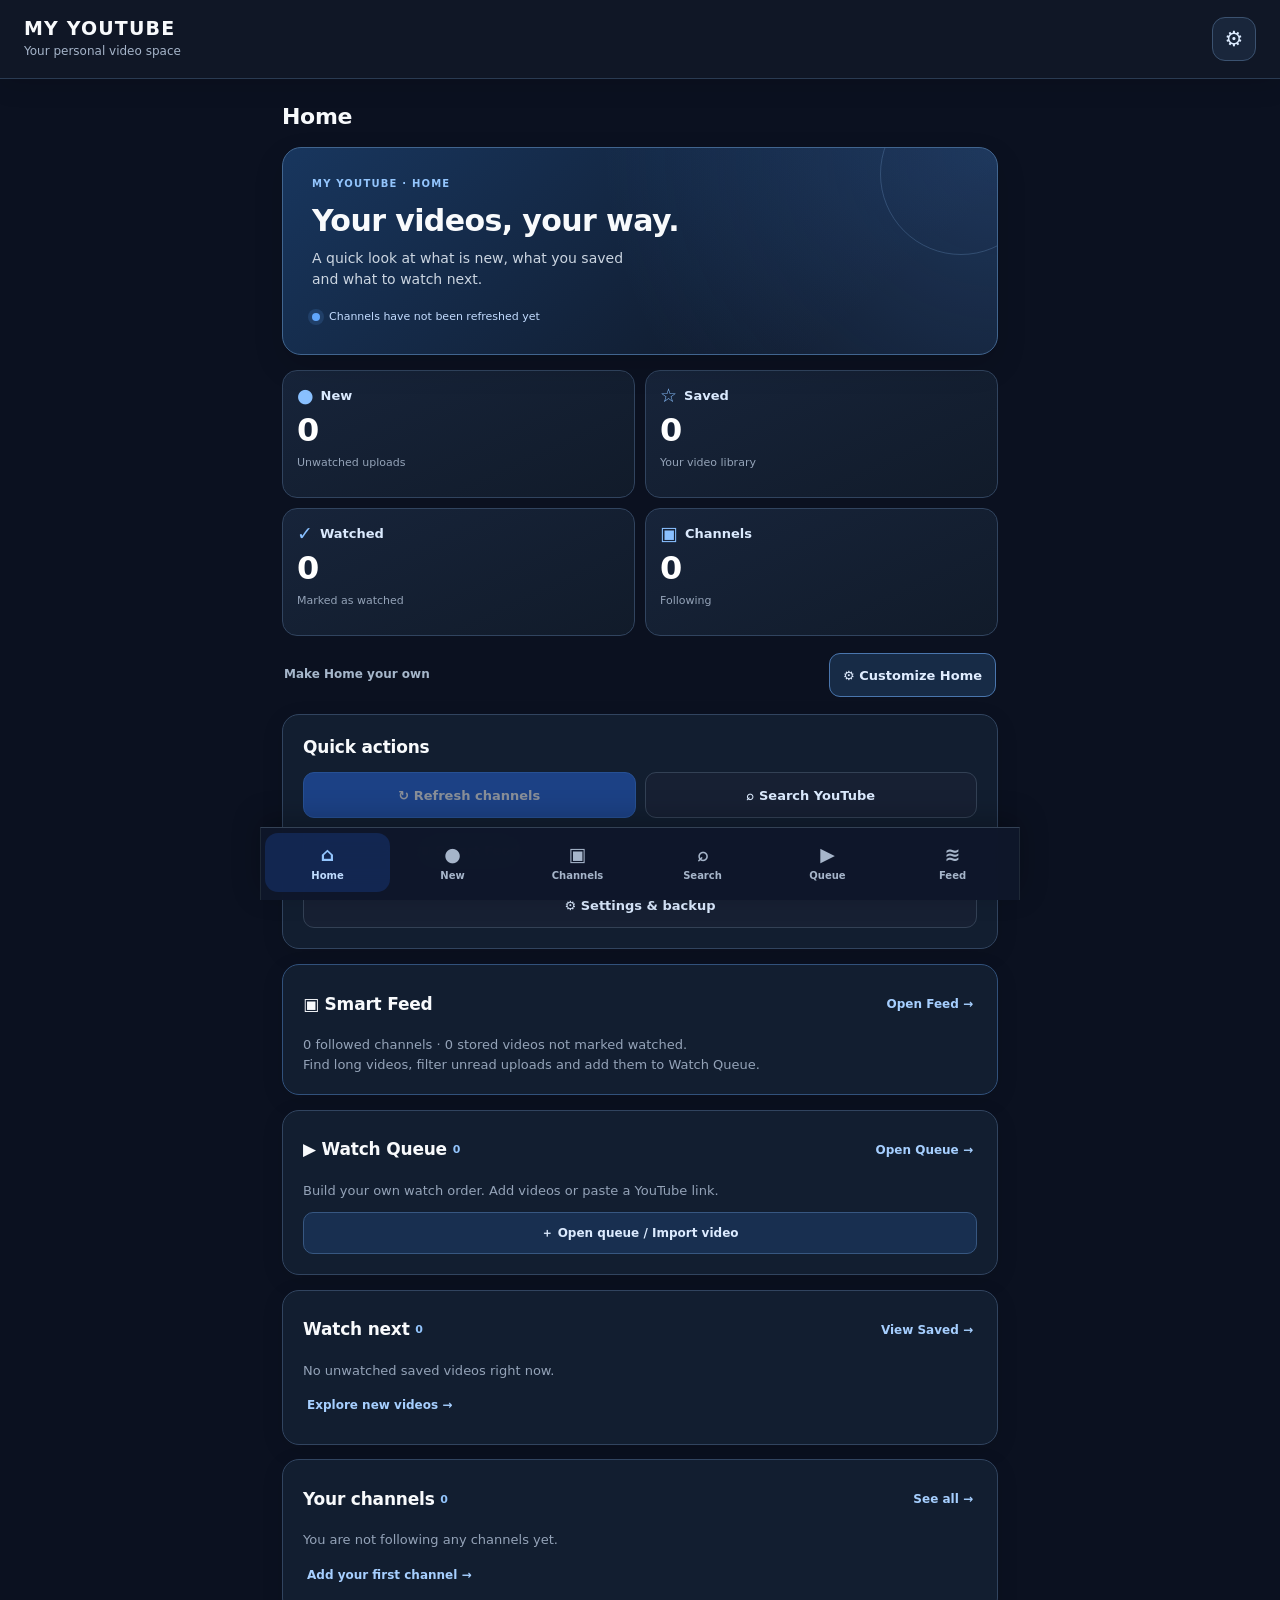
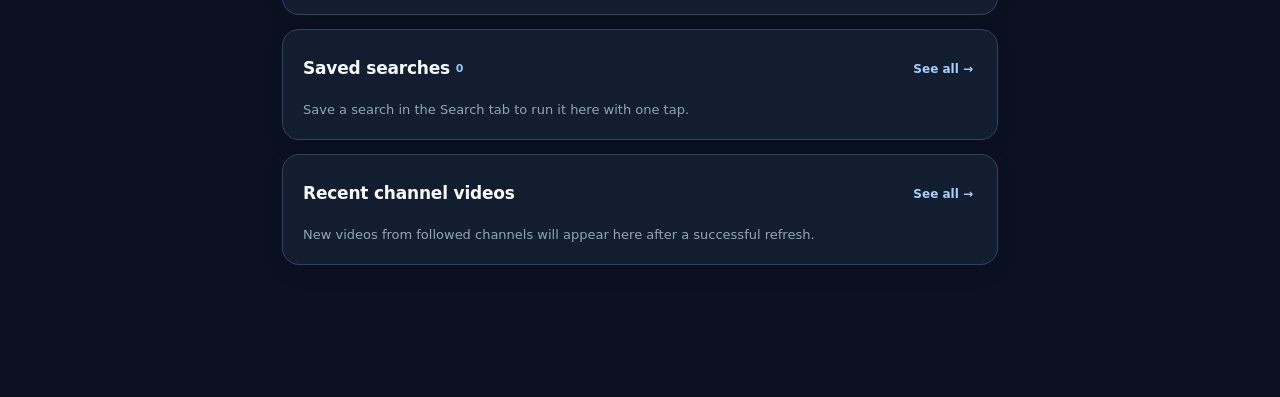
==== commit 70db7893: "Add files via upload" ====
--- a/index.html
+++ b/index.html
@@ -127,6 +127,11 @@
     .channel-card-buttons .channel-view-button {background:#2563eb;color:#fff;border:1px solid #2563eb;}
     .channel-card-buttons .channel-delete-button {background:#172033;color:#cbd5e1;
         border:1px solid #334155;}
+    .channel-card-buttons .channel-refresh-button {background:#123c38;color:#d1fae5;border:1px solid #236c61;}
+    .channel-card-buttons button:disabled,.channel-detail-refresh:disabled {opacity:.55;cursor:wait;}
+    .channel-detail-refresh {align-self:flex-start;min-height:44px;background:#123c38;
+        color:#d1fae5;border:1px solid #236c61;border-radius:10px;padding:10px 14px;
+        font-size:13px;font-weight:700;cursor:pointer;max-width:100%;}
     .channel-detail {display:flex;flex-direction:column;gap:13px;min-width:0;padding:15px;
         background:#111827;border:1px solid #283548;border-radius:16px;}
     .channel-back-button {min-height:44px;align-self:flex-start;border:1px solid #334155;
@@ -341,6 +346,18 @@
     }
     .bottom-navigation .nav-button.active .nav-icon {color:#93c5fd;}
     .bottom-navigation .nav-button:active {background:rgba(96,165,250,.16);}
+
+    /* Version 1.4.8: navigation layout follows visible-tab preferences. */
+    .bottom-navigation.nav-two-rows {grid-template-columns:repeat(4,minmax(0,1fr));}
+    .has-two-row-nav .app-content {padding-bottom:175px;}
+    .visible-tabs-grid {display:grid;grid-template-columns:repeat(2,minmax(0,1fr));gap:9px;}
+    .visible-tab-option {display:flex;align-items:center;gap:9px;min-width:0;
+        padding:11px 9px;min-height:46px;border:1px solid #334155;border-radius:11px;
+        background:#111b2d;color:#e2e8f0;font-size:12px;cursor:pointer;}
+    .visible-tab-option input {flex:0 0 18px;width:18px;height:18px;accent-color:#60a5fa;}
+    .visible-tab-option input:disabled {opacity:.6;}
+    .visible-tab-option span {min-width:0;overflow-wrap:anywhere;}
+    @media(max-width:355px) {.visible-tabs-grid {grid-template-columns:1fr;}}
 
     /* Settings: consistent border and contrast with the rest of the app. */
     .settings-hub {border-color:#3c5069;}
@@ -631,6 +648,16 @@
         font-size:11px;line-height:1.25;font-weight:700;
         overflow-wrap:break-word;white-space:normal;
     }
+    /* Brave links use real Android intent anchors: preserve a tap gesture. */
+    .video-card-v3 .brave-button {
+        display:inline-flex;align-items:center;justify-content:center;
+        text-decoration:none;text-align:center;touch-action:manipulation;
+        color:#fff1e6;background:#723515;border:1px solid #c86b35;
+    }
+    .video-card-v3 .brave-button:active {background:#91441d;}
+    .home-watch-links {display:flex;flex-wrap:wrap;gap:7px;align-items:center;}
+    .home-watch-links .home-inline-action {align-self:auto;}
+    .home-watch-links .home-brave-link {color:#ffc18d;}
     .video-card-v3 .video-hide-button {
         margin:0;min-height:42px;
         color:#d2deed;background:#1c2a3f;
@@ -813,6 +840,59 @@
 .queue-view-tools #queue-visible-duration {color:#cbd5e1!important}
 .queue-view-tools :is(input,select):focus-visible {outline:2px solid #60a5fa;outline-offset:2px}
 @media(max-width:340px){.queue-dashboard-stat{padding:9px}.queue-dashboard-stat strong{font-size:20px}}
+/* My YouTube 1.4.2 — Watch Queue bulk actions. Local selection only. */
+.queue-bulk-topbar {display:flex;flex-wrap:wrap;align-items:center;gap:9px;justify-content:space-between}
+.queue-bulk-topbar button {min-height:44px;border-radius:10px;background:#1c416b;color:#eff6ff;
+    border:1px solid #4c78ac;padding:10px 14px;font-weight:750;cursor:pointer}
+.queue-bulk-topbar span {font-size:11px;color:#a9bed9}
+.queue-bulk-panel {display:flex;flex-direction:column;gap:12px;background:#11243b;
+    border:1px solid #40638b;border-radius:12px;padding:13px;min-width:0}
+.queue-bulk-selection {display:flex;justify-content:space-between;align-items:center;
+    flex-wrap:wrap;gap:10px;color:#e0efff;font-size:13px}
+.queue-bulk-pick-actions {display:flex;flex-wrap:wrap;gap:7px}
+.queue-bulk-pick-actions button {min-height:39px;padding:8px 10px;border-radius:9px;
+    background:#192f4a;color:#e2e8f0;border:1px solid #436186;font-size:12px;cursor:pointer}
+.queue-bulk-action-grid {display:grid;grid-template-columns:repeat(2,minmax(0,1fr));gap:8px}
+.queue-bulk-action-grid button {min-width:0;min-height:44px;padding:9px 7px;border-radius:10px;
+    background:#204369;color:#e8f2ff;border:1px solid #4b709b;cursor:pointer;
+    font-size:12px;font-weight:700;overflow-wrap:anywhere}
+.queue-bulk-action-grid button.queue-bulk-done {background:#184c3d;border-color:#3a836a}
+.queue-bulk-action-grid button.queue-bulk-remove {background:#52313a;border-color:#986073}
+.queue-bulk-panel button:disabled {opacity:.45;cursor:not-allowed}
+.queue-bulk-panel button:focus-visible,.queue-bulk-topbar button:focus-visible,
+.queue-bulk-item-label input:focus-visible {outline:2px solid #93c5fd;outline-offset:2px}
+.queue-bulk-warning {font-size:11px!important;line-height:1.55!important;margin:0!important;color:#c1d2e7!important}
+.queue-bulk-feedback {min-height:1em;font-size:12px!important;margin:0!important;color:#93c5fd!important}
+.queue-bulk-item-label {display:flex;align-items:center;gap:9px;padding:9px 10px;
+    margin:0 0 9px;border:1px solid #41597b;background:#172840;border-radius:9px;
+    font-size:12px;color:#e0efff;cursor:pointer;min-height:40px}
+.queue-bulk-item-label input {width:19px;height:19px;min-width:19px;accent-color:#60a5fa;cursor:pointer}
+.queue-entry-selected {border-color:#60a5fa!important;background:#122d4d!important}
+@media(max-width:350px){.queue-bulk-action-grid button{font-size:11px;padding:9px 4px}}
+
+/* My YouTube 1.4.3 — Saved-only filtering and bulk link export */
+.saved-library-overview {margin:4px 0 0;color:#bfdbfe;font-size:12px;font-weight:650;line-height:1.5}
+.saved-extra-filters {margin-top:2px}
+.saved-bulk-feedback {margin:1px 0 0;color:#bfdbfe;font-size:12px;line-height:1.5;overflow-wrap:anywhere}
+@media(max-width:340px){.saved-extra-filters{grid-template-columns:minmax(0,1fr)}}
+
+    /* PWA 1.4.7 – Channel Discovery / confirmation, mobile-first. */
+    .channel-discovery-form {display:flex;flex-direction:column;gap:12px;min-width:0;}
+    .channel-discovery-form h3 {margin:0;}
+    .channel-discovery-form > label {font-weight:650;font-size:13px;color:#dbeafe;}
+    .channel-discovery-form input {width:100%;min-width:0;box-sizing:border-box;min-height:44px;}
+    .channel-discovery-hint {margin:0;font-size:12px;line-height:1.55;color:#94a3b8;overflow-wrap:anywhere;}
+    #channel-discovery-status {font-size:13px;color:#a7f3d0;line-height:1.5;min-height:0;}
+    #channel-discovery-status:empty {display:none;}
+    #channel-discovery-status.channel-discovery-error {color:#fca5a5;}
+    .channel-discovery-card {border:1px solid #3a5872;background:#101f32;border-radius:14px;padding:14px;display:flex;flex-direction:column;gap:12px;min-width:0;}
+    .channel-discovery-heading {display:flex;gap:12px;align-items:center;min-width:0;}
+    .channel-discovery-avatar {width:60px;height:60px;object-fit:cover;border-radius:50%;flex:0 0 60px;}
+    .channel-discovery-identity {display:flex;flex-direction:column;gap:4px;min-width:0;overflow-wrap:anywhere;}
+    .channel-discovery-identity strong {font-size:16px;color:#f8fafc;}
+    .channel-discovery-identity span {font-size:12px;color:#a7f3d0;}
+    .channel-discovery-description {margin:0;font-size:13px;line-height:1.5;color:#cbd5e1;white-space:pre-wrap;overflow-wrap:anywhere;}
+    #confirm-add-channel-button {width:100%;min-height:46px;}
 </style>
 
 
@@ -902,74 +982,13 @@
          BOTTOM NAVIGATION
          ===================================== -->
 
-    <nav class="bottom-navigation">
-
-
-        <button
-            class="nav-button active"
-            type="button"
-        >
-
-            <span class="nav-icon">
-                ●
-            </span>
-
-            <span>
-                New
-            </span>
-
-        </button>
-
-
-
-        <button
-            class="nav-button"
-            type="button"
-        >
-            <span class="nav-icon">
-                ☆
-            </span>
-
-            <span>
-                Saved
-            </span>
-
-        </button>
-
-
-
-        <button
-            class="nav-button"
-            type="button"
-        >
-
-            <span class="nav-icon">
-                ✓
-            </span>
-
-            <span>
-                Watched
-            </span>
-
-        </button>
-
-
-
-        <button
-            class="nav-button"
-            type="button"
-        >
-            <span class="nav-icon">
-                ▣
-            </span>
-
-            <span>
-                Channels
-            </span>
-
-        </button>
-
-
+    <nav class="bottom-navigation" aria-label="Main navigation">
+        <button class="nav-button active" type="button" data-app-page="home"><span class="nav-icon" aria-hidden="true">⌂</span><span>Home</span></button>
+        <button class="nav-button" type="button" data-app-page="new"><span class="nav-icon" aria-hidden="true">●</span><span>New</span></button>
+        <button class="nav-button" type="button" data-app-page="channels"><span class="nav-icon" aria-hidden="true">▣</span><span>Channels</span></button>
+        <button class="nav-button" type="button" data-app-page="search"><span class="nav-icon" aria-hidden="true">⌕</span><span>Search</span></button>
+        <button class="nav-button" type="button" data-app-page="queue"><span class="nav-icon" aria-hidden="true">▶</span><span>Queue</span></button>
+        <button class="nav-button" type="button" data-app-page="feed"><span class="nav-icon" aria-hidden="true">≋</span><span>Feed</span></button>
     </nav>
 
 
@@ -978,12 +997,12 @@
          JAVASCRIPT
          ===================================== -->
 
-    <script src="youtube-utils.js?v=20261102-maintenance-1-3-6"></script>
+    <script src="youtube-utils.js?v=20261103-discovery-1-4-7"></script>
     <script src="youtube-api.js?v=20261102-maintenance-1-3-6"></script>
     <script src="library-storage.js?v=20261102-maintenance-1-3-6"></script>
     <script src="backup-manager.js?v=20261102-maintenance-1-3-6"></script>
-    <script src="ui-navigation.js?v=20261102-maintenance-1-3-6"></script>
-    <script src="app.js?v=20261103-queue-1-4-1"></script>
+    <script src="ui-navigation.js?v=20261109-tabs-1-4-8"></script>
+    <script src="app.js?v=20261109-tabs-1-4-8"></script>
     <script src="pwa.js?v=20261102-maintenance-1-3-6"></script>
 
 
